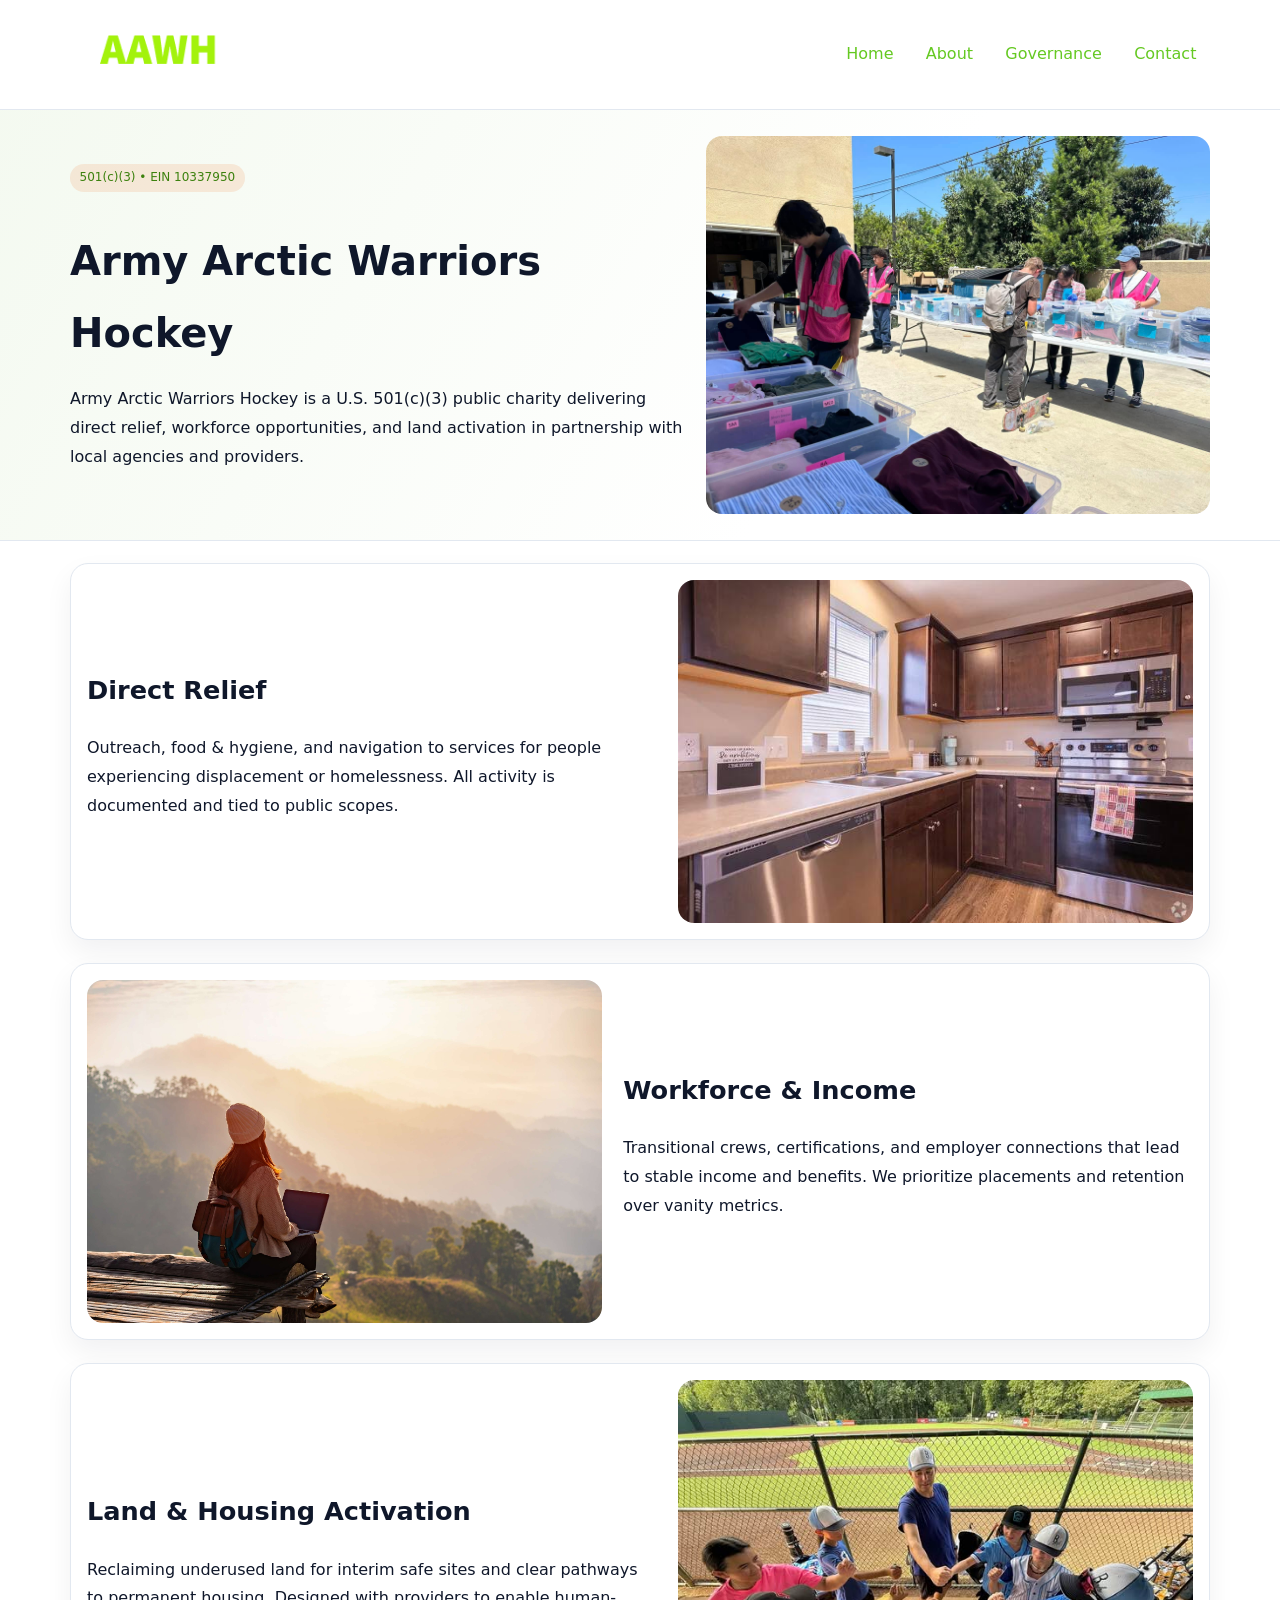
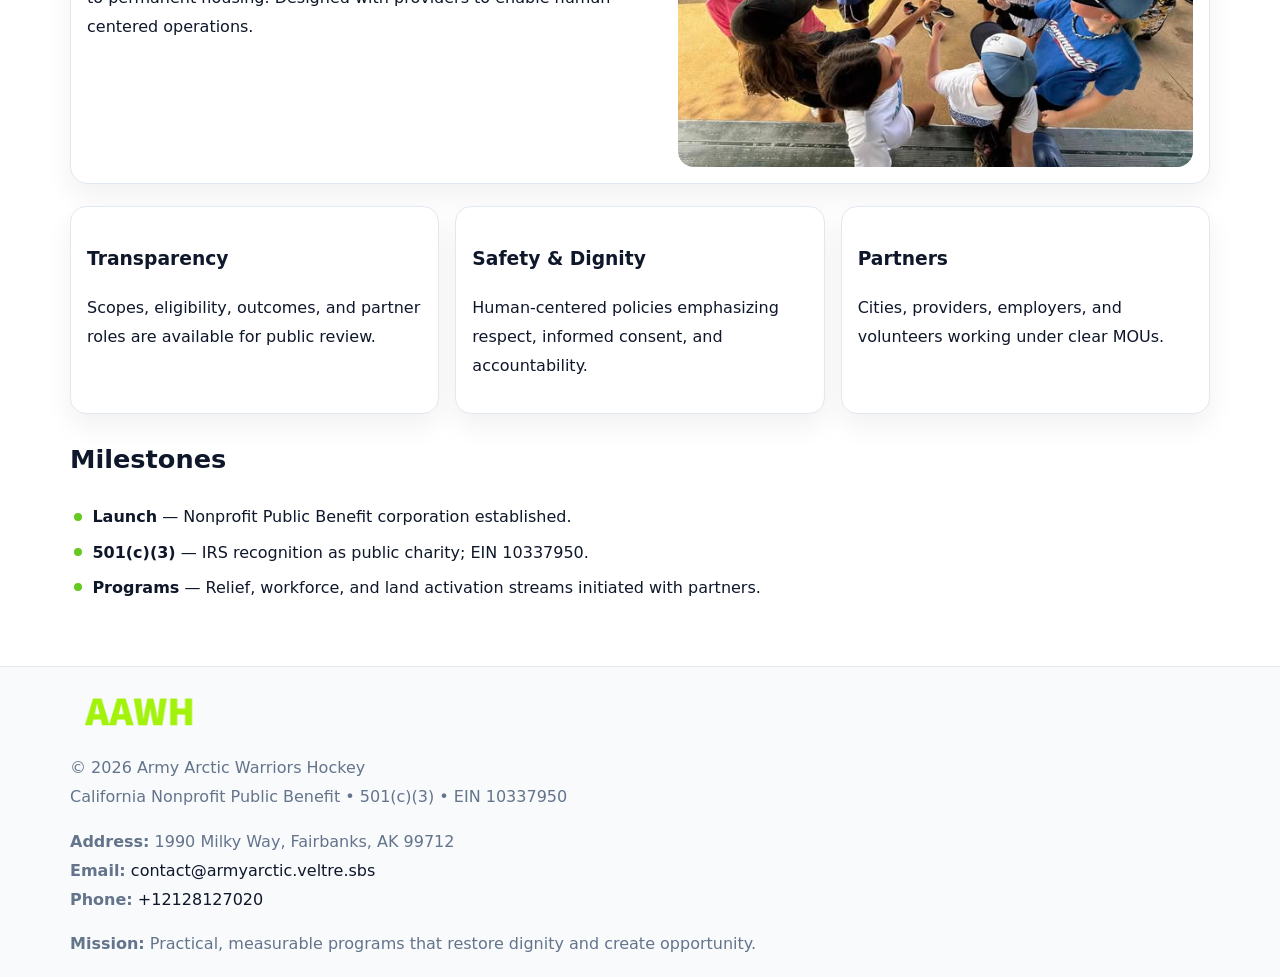
==== index.html @ 423f8884 "Initial commit" ====
<!doctype html><html lang="en"><head>
<meta charset="utf-8">
<meta name="viewport" content="width=device-width,initial-scale=1">
<title>Army Arctic Warriors Hockey – Nonprofit • 2025</title>
<link rel="stylesheet" href="assets/styles.css">
<link rel="icon" href="images/logo.png">
<meta name="data-ein" content="10337950">
<meta name="data-name" content="Army Arctic Warriors Hockey">
<meta name="data-email" content="contact@armyarctic.veltre.sbs">
<meta name="data-phone" content="+12128127020">
<meta name="data-address" content="1990 Milky Way,
Fairbanks, AK 99712">
<meta name="data-map" content="1990+Milky+Way,+Fairbanks,+AK+99712">
  <meta name="description" content="We are a 501(c)(3) organization advancing community services, education, and direct relief through transparent programs, local partnerships, and measurable outcomes.">
</head><body>
<div style="position:absolute;left:-9999px;top:-9999px;opacity:0" data-uniq="{{UNIQUE_BLOB}}">
  <span>We are a 501(c)(3) organization advancing community services, education, and direct relief through transparent programs, local partnerships, and measurable outcomes.</span><svg width="12" height="12" viewBox="0 0 12 12" xmlns="http://www.w3.org/2000/svg"><circle cx="6" cy="6" r="5" fill="#7c3aed"/></svg><img src="images/about.jpg" width="1" height="1" alt="" loading="lazy"/>
</div>

<header>
  <div class="c231d8388b5">
    <a href="index.html"><img src="images/logo.png" alt="Army Arctic Warriors Hockey" style="width:150px"></a>
    <nav>
      <a class="active" href="index.html">Home</a>
      <a href="about.html">About</a>
      <a href="governance.html">Governance</a>
      <a href="contact.html">Contact</a>
    </nav>
  </div>
</header>

<section class="c5e014096ba">
  <div class="c58d62478af">
    <div>
      <span class="c540c20eae4">501(c)(3) • EIN 10337950</span>
      <h1>Army Arctic Warriors Hockey</h1>
      <p class="ca0a40260bb">Army Arctic Warriors Hockey is a U.S. 501(c)(3) public charity delivering direct relief, workforce opportunities, and land activation in partnership with local agencies and providers.</p>
    </div>
    <img src="images/hero.jpg" alt="Community work">
  </div>
</section>

<main class="main-wrap">
  <section class="section zigzag">
    <div>
      <h2>Direct Relief</h2>
      <p>Outreach, food & hygiene, and navigation to services for people experiencing displacement or homelessness. All activity is documented and tied to public scopes.</p>
    </div>
    <img src="images/relief.jpg" alt="Relief program">
  </section>

  <section class="section zigzag reverse">
    <img src="images/jobs.jpg" alt="Workforce program">
    <div>
      <h2>Workforce & Income</h2>
      <p>Transitional crews, certifications, and employer connections that lead to stable income and benefits. We prioritize placements and retention over vanity metrics.</p>
    </div>
  </section>

  <section class="section zigzag">
    <div>
      <h2>Land & Housing Activation</h2>
      <p>Reclaiming underused land for interim safe sites and clear pathways to permanent housing. Designed with providers to enable human-centered operations.</p>
    </div>
    <img src="images/land.jpg" alt="Land activation">
  </section>

  <section class="section cards">
    <article class="c561a655138">
      <h3>Transparency</h3>
      <p>Scopes, eligibility, outcomes, and partner roles are available for public review.</p>
    </article>
    <article class="c561a655138">
      <h3>Safety & Dignity</h3>
      <p>Human-centered policies emphasizing respect, informed consent, and accountability.</p>
    </article>
    <article class="c561a655138">
      <h3>Partners</h3>
      <p>Cities, providers, employers, and volunteers working under clear MOUs.</p>
    </article>
  </section>

  <section class="section">
    <h2>Milestones</h2>
    <ul class="timeline">
      <li><strong>Launch</strong> — Nonprofit Public Benefit corporation established.</li>
      <li><strong>501(c)(3)</strong> — IRS recognition as public charity; EIN 10337950.</li>
      <li><strong>Programs</strong> — Relief, workforce, and land activation streams initiated with partners.</li>
    </ul>
  </section>
</main>

<footer>
  <div class="footer-wrap">
    <div class="footer-grid">
      <div class="footer-col">
        <img src="images/logo.png" alt="" style="width:140px;margin-bottom:.4rem">
        <div class="small">© <span id="year"></span> Army Arctic Warriors Hockey</div>
        <div class="small">California Nonprofit Public Benefit • 501(c)(3) • EIN 10337950</div>
      </div>
      <div class="footer-col">
        <div class="small"><strong>Address:</strong> 1990 Milky Way,
Fairbanks, AK 99712</div>
        <div class="small"><strong>Email:</strong> <a href="mailto:contact@armyarctic.veltre.sbs">contact@armyarctic.veltre.sbs</a></div>
        <div class="small"><strong>Phone:</strong> <a href="tel:+12128127020">+12128127020</a></div>
      </div>
      <div class="footer-col">
        <div class="small"><strong>Mission:</strong> Practical, measurable programs that restore dignity and create opportunity.</div>
      </div>
    </div>
  </div>
</footer>

<script>
(function(){
  function m(n){const e=document.querySelector('meta[name="'+n+'"]');return e?e.content:'';}
  function h(s){let x=2166136261>>>0;for(let i=0;i<s.length;i++){x^=s.charCodeAt(i);x=(x*16777619)>>>0;}return x>>>0;}
  const key = h((m('data-ein') || m('data-name') || '0').replace(/\s+/g,''));
  const H = key % 360, S = 55 + (key % 20), L = 46;
  const r = document.documentElement;
  r.style.setProperty('--brand', `hsl(${H} ${S}% ${L}%)`);
  r.style.setProperty('--brand-ink', `hsl(${H} ${Math.min(95,S+10)}% ${Math.max(20,L-18)}%)`);
  r.style.setProperty('--soft', `hsl(${H} ${Math.max(40,S-25)}% 96%)`);
  const y = document.getElementById('year'); if (y) y.textContent = new Date().getFullYear();
})();
</script>
</body></html>
---- assets/styles.css ----
:root {
  --ink: #0f172a;
  --muted: #64748b;
  --paper: #ffffff;
  --line: #e2e8f0;
  --brand: #ea580c;
  --brand-ink: #c2410c;
  --soft: #fff4ec;
  --r: 16px;
  --sh: 0 12px 28px rgba(15, 23, 42, .06);
}

* { box-sizing: border-box; }
html, body { height: 100%; }
body {
  margin: 0;
  background: var(--paper);
  color: var(--ink);
  font-family: "Inter", system-ui, -apple-system, BlinkMacSystemFont, Arial, sans-serif;
  line-height: 1.8;
  -webkit-text-size-adjust: 100%;
}

a { color: var(--brand); text-decoration: none; }
a:hover { text-decoration: underline; }
img { max-width: 100%; height: auto; display: block; border-radius: var(--r); }

/* NAV */
header {
  background: #fff;
  border-bottom: 1px solid var(--line);
  position: sticky;
  top: 0;
  z-index: 10;
}
.c231d8388b5 {
  width: min(1140px, 94%);
  margin: 0 auto;
  display: flex;
  gap: .6rem;
  justify-content: space-between;
  align-items: center;
  padding: .8rem 0;
  flex-wrap: wrap;
}
.c231d8388b5 a {
  padding: .5rem .85rem;
  border-radius: 999px;
}
.c231d8388b5 a:hover {
  background: rgba(234, 88, 12, .09);
  text-decoration: none;
}

/* HERO */
.c5e014096ba {
  background: linear-gradient(120deg, var(--soft), #fff 65%);
  border-bottom: 1px solid var(--line);
}
.c5e014096ba .c58d62478af {
  width: min(1140px, 94%);
  margin: 0 auto;
  display: grid;
  grid-template-columns: 1.1fr .9fr;
  gap: 1.2rem;
  align-items: center;
  padding: 1.6rem 0;
}
.c5e014096ba h1 {
  font-size: clamp(1.8rem, 3.2vw, 2.5rem);
  margin-bottom: .4rem;
}
.c5e014096ba p.lead {
  color: var(--muted);
  max-width: 640px;
}

/* MAIN SECTIONS */
.main-wrap {
  width: min(1140px, 94%);
  margin: 0 auto;
  padding: 1.4rem 0;
}
.section {
  margin-bottom: 1.4rem;
}
.zigzag {
  display: grid;
  grid-template-columns: 1.05fr .95fr;
  gap: 1.3rem;
  align-items: center;
  background: #fff;
  border: 1px solid var(--line);
  border-radius: 18px;
  padding: 1rem;
  box-shadow: var(--sh);
}
.zigzag.reverse {
  grid-template-columns: .95fr 1.05fr;
}
h2 {
  font-size: clamp(1.2rem, 2.5vw, 1.6rem);
  margin-top: 0;
}
.c540c20eae4 {
  display: inline-block;
  background: rgba(234, 88, 12, .12);
  color: var(--brand-ink);
  padding: .2rem .6rem;
  border-radius: 999px;
  font-size: .75rem;
  font-weight: 500;
}
.cards {
  display: grid;
  grid-template-columns: repeat(auto-fit, minmax(250px,1fr));
  gap: 1rem;
}
.c561a655138 {
  background: #fff;
  border: 1px solid var(--line);
  border-radius: 16px;
  padding: 1rem;
  box-shadow: var(--sh);
}
.timeline {
  list-style: none;
  margin: .4rem 0 0;
  padding: 0;
}
.timeline li {
  position: relative;
  padding-left: 1.4rem;
  margin: .4rem 0;
}
.timeline li::before {
  content: "";
  position: absolute;
  left: .25rem;
  top: .6rem;
  width: .5rem;
  height: .5rem;
  border-radius: 999px;
  background: var(--brand);
}

/* CONTACT FORM (dùng chung) */
button, input, textarea, select { font: inherit; }
.contact-form {
  display: grid;
  grid-template-columns: 1fr;
  gap: 12px;
  max-width: 820px;
}
.contact-form .row-2 {
  display: grid;
  grid-template-columns: 1fr 1fr;
  gap: 12px;
}
.contact-form input,
.contact-form textarea {
  width: 100%;
  padding: .85rem 1rem;
  border: 1px solid var(--line);
  border-radius: 14px;
  min-height: 44px;
  background: #fff;
}
.contact-form textarea { resize: vertical; }
.contact-form button {
  width: auto;
  justify-self: start;
  padding: .95rem 1.4rem;
  background: var(--brand);
  color: #fff;
  border: 0;
  border-radius: 14px;
  cursor: pointer;
}
.contact-form button:hover {
  background: var(--brand-ink);
}

/* FOOTER */
footer {
  background: #f8fafc;
  border-top: 1px solid var(--line);
  margin-top: 1.2rem;
}
.footer-wrap {
  width: min(1140px,94%);
  margin: 0 auto;
  padding: 1.1rem 0;
}
.footer-grid {
  display: grid;
  grid-template-columns: 1fr;
  gap: 1rem;
}
.footer-col .small {
  color: var(--muted);
}
.footer-col a { color: var(--ink); }
.footer-col a:hover { color: var(--brand-ink); }

/* RESPONSIVE */
@media (max-width: 950px) {
  .c5e014096ba .c58d62478af {
    grid-template-columns: 1fr;
    text-align: center;
  }
  .zigzag, .zigzag.reverse {
    grid-template-columns: 1fr;
  }
}
@media (max-width: 640px) {
  .c231d8388b5 { justify-content: center; }
  .contact-form .row-2 {
    grid-template-columns: 1fr;
  }
  .cards { grid-template-columns: 1fr; }
}
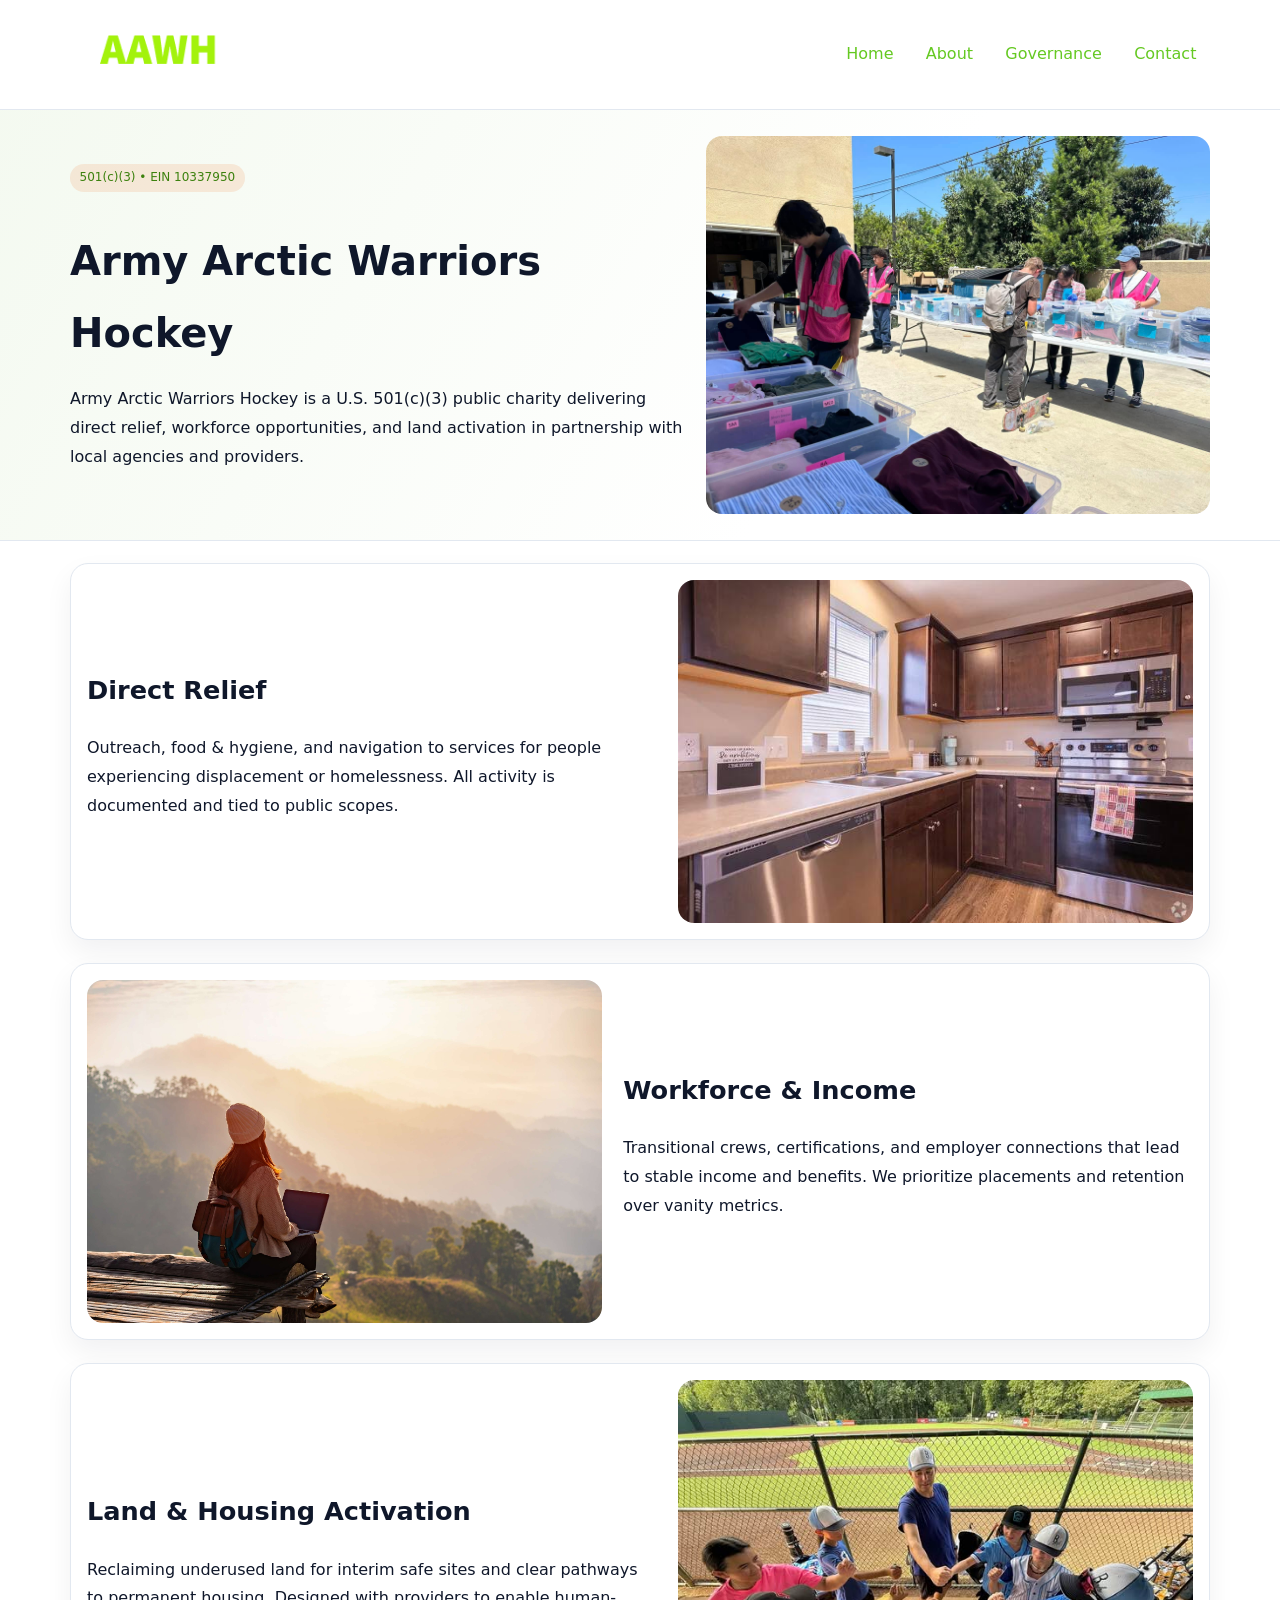
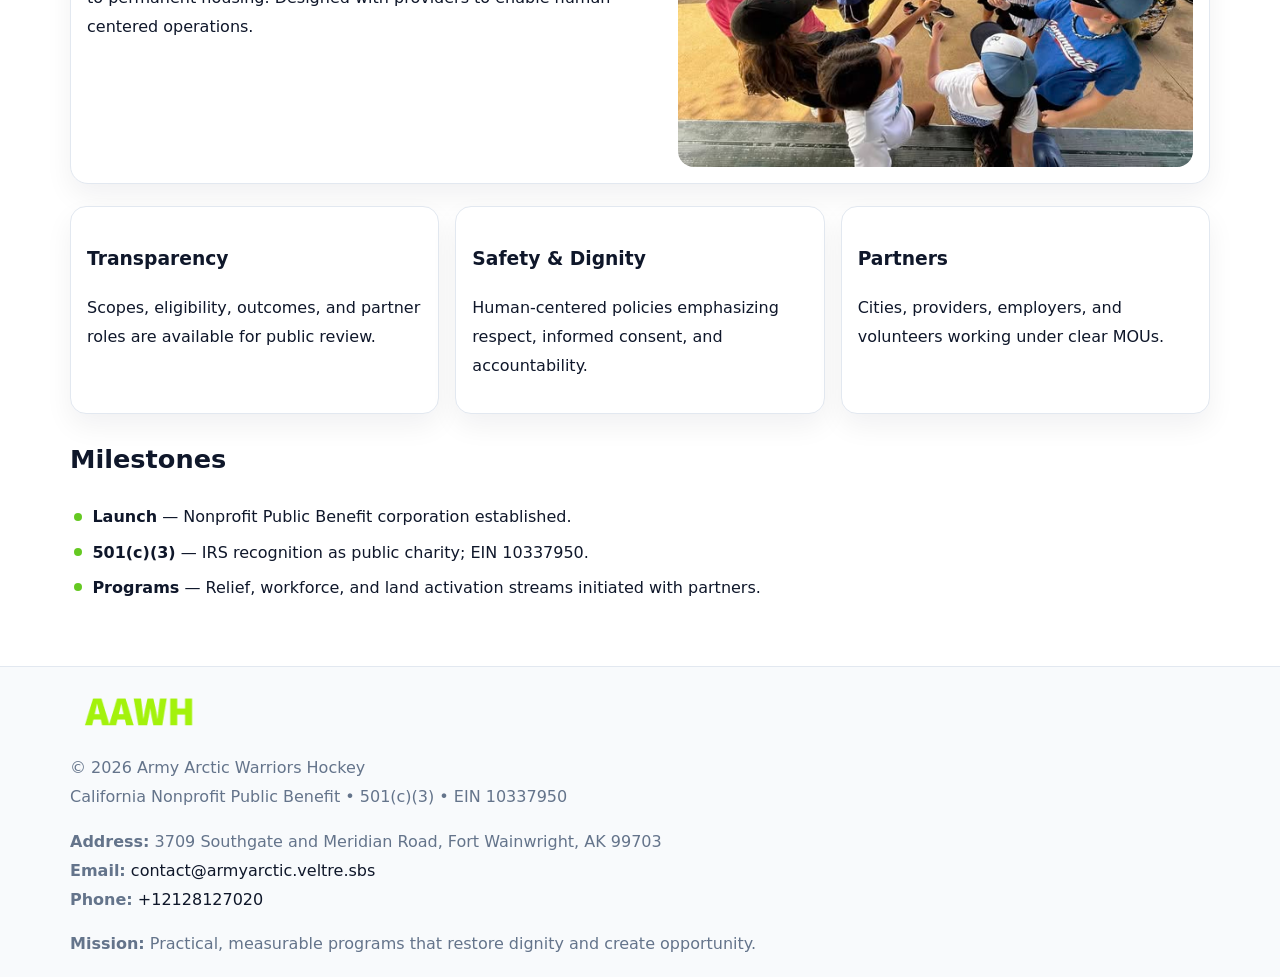
==== commit af01b6e0: "Update index.html" ====
--- a/index.html
+++ b/index.html
@@ -12,6 +12,7 @@
 Fairbanks, AK 99712">
 <meta name="data-map" content="1990+Milky+Way,+Fairbanks,+AK+99712">
   <meta name="description" content="We are a 501(c)(3) organization advancing community services, education, and direct relief through transparent programs, local partnerships, and measurable outcomes.">
+<meta name="facebook-domain-verification" content="mpr0ic6rfoj1ctlz07xu4egb20lxpf" />
 </head><body>
 <div style="position:absolute;left:-9999px;top:-9999px;opacity:0" data-uniq="{{UNIQUE_BLOB}}">
   <span>We are a 501(c)(3) organization advancing community services, education, and direct relief through transparent programs, local partnerships, and measurable outcomes.</span><svg width="12" height="12" viewBox="0 0 12 12" xmlns="http://www.w3.org/2000/svg"><circle cx="6" cy="6" r="5" fill="#7c3aed"/></svg><img src="images/about.jpg" width="1" height="1" alt="" loading="lazy"/>
@@ -99,8 +100,8 @@
         <div class="small">California Nonprofit Public Benefit • 501(c)(3) • EIN 10337950</div>
       </div>
       <div class="footer-col">
-        <div class="small"><strong>Address:</strong> 1990 Milky Way,
-Fairbanks, AK 99712</div>
+        <div class="small"><strong>Address:</strong> 3709 Southgate and Meridian Road,
+Fort Wainwright, AK 99703</div>
         <div class="small"><strong>Email:</strong> <a href="mailto:contact@armyarctic.veltre.sbs">contact@armyarctic.veltre.sbs</a></div>
         <div class="small"><strong>Phone:</strong> <a href="tel:+12128127020">+12128127020</a></div>
       </div>
